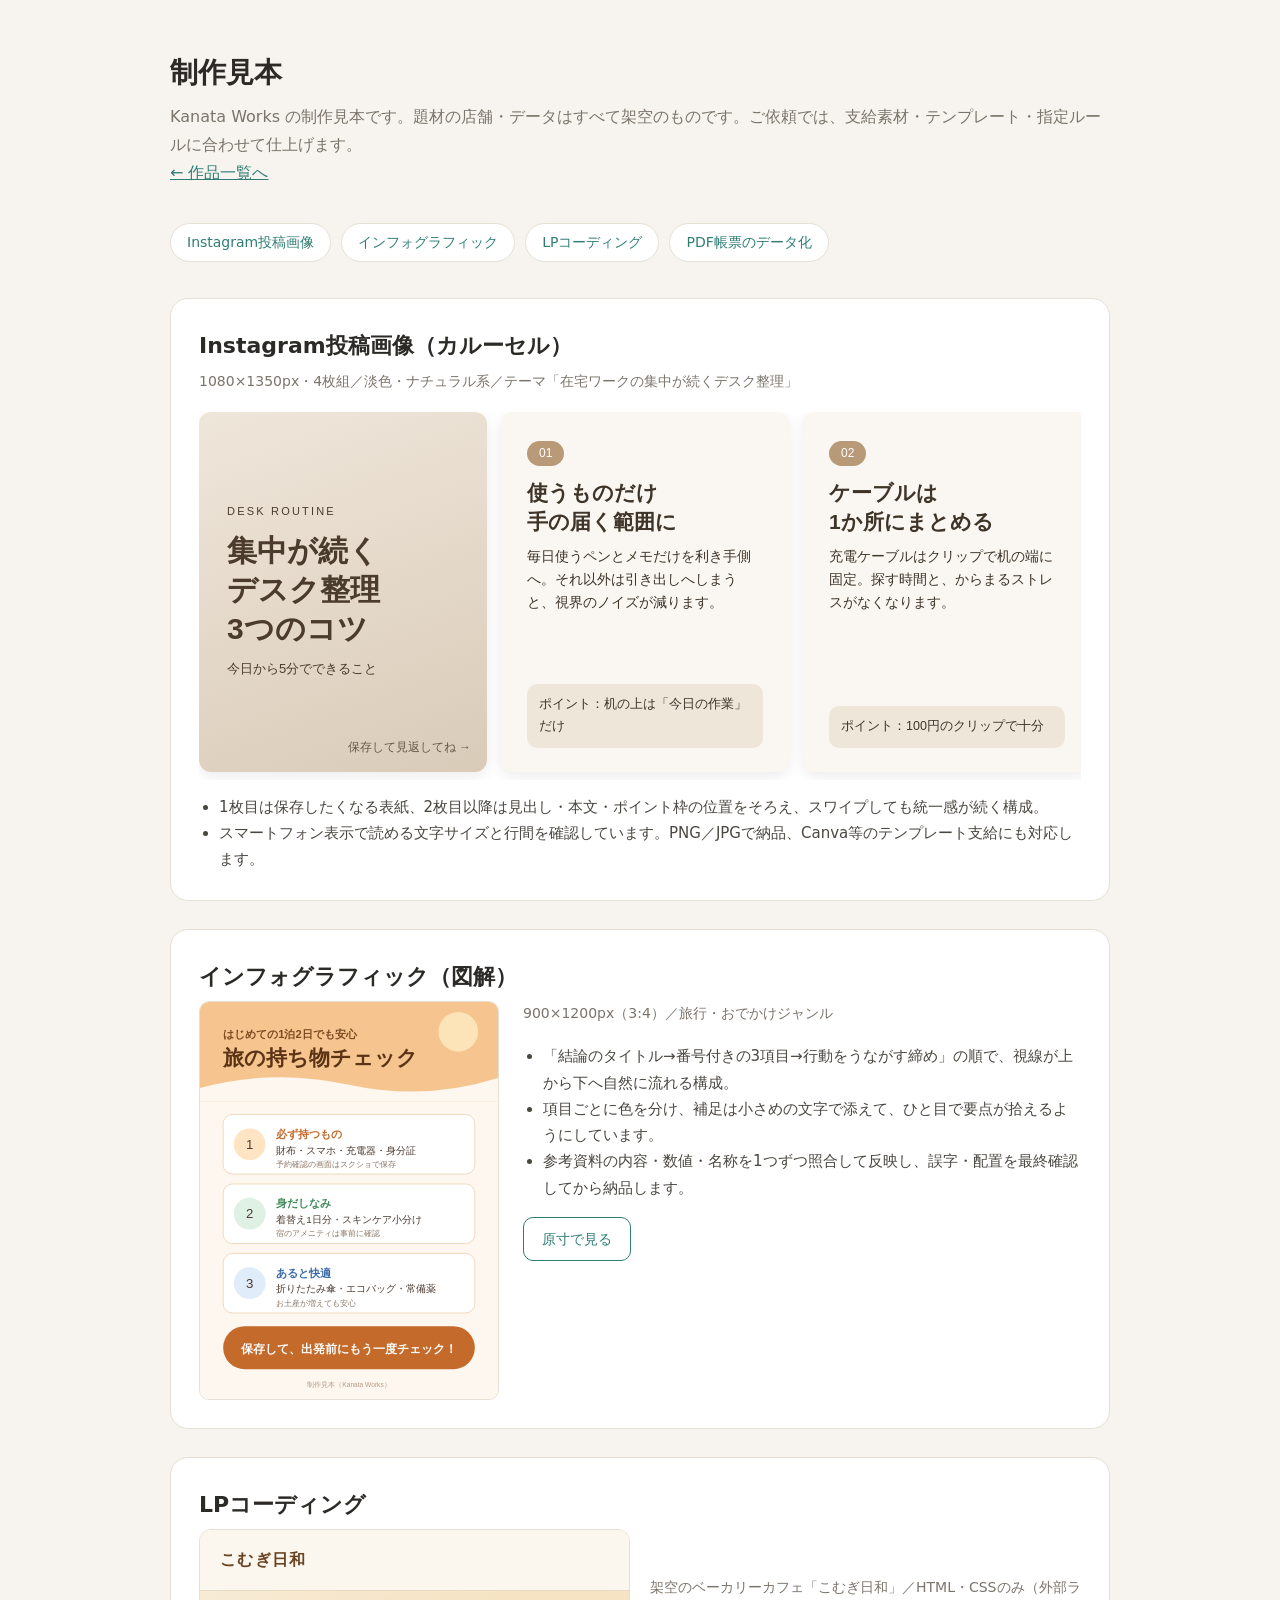
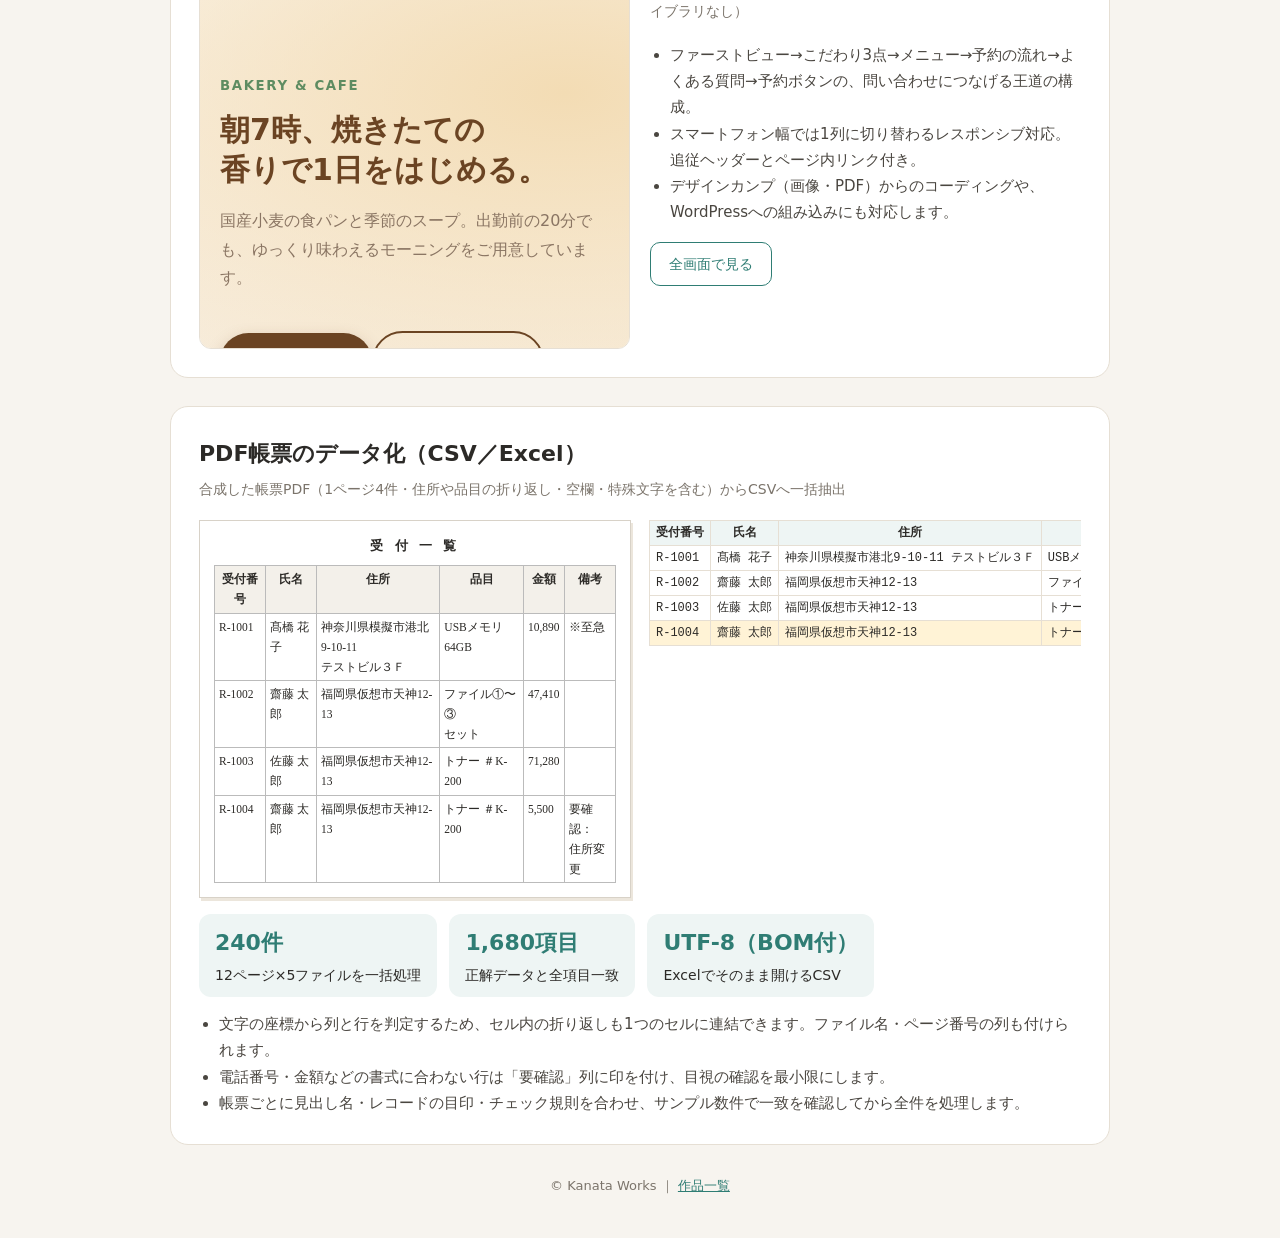
==== samples/index.html @ 8a71554d "Add client work samples page" ====
<!doctype html>
<html lang="ja">
<head>
<meta charset="utf-8">
<meta name="viewport" content="width=device-width, initial-scale=1">
<title>制作見本 — Kanata Works（SNS画像・図解／LP／PDF帳票のデータ化）</title>
<meta name="description" content="Kanata Works の制作見本。Instagram投稿画像・インフォグラフィック、LPコーディング、PDF帳票からCSV/Excelへのデータ化。">
<style>
:root{--bg:#f7f4ef;--card:#fff;--line:#e6dfd4;--fg:#2c2a27;--mute:#7b746b;--accent:#2f7d74}
*{box-sizing:border-box}
body{margin:0;background:var(--bg);color:var(--fg);font:16px/1.75 "Hiragino Sans","Noto Sans JP",system-ui,sans-serif}
main{max-width:980px;margin:0 auto;padding:48px 20px 40px}
a{color:var(--accent)}
h1{font-size:28px;margin:0 0 6px}
.sub{color:var(--mute);margin:0 0 36px}
nav.toc{display:flex;flex-wrap:wrap;gap:10px;margin-bottom:36px}
nav.toc a{background:#fff;border:1px solid var(--line);border-radius:999px;padding:6px 16px;text-decoration:none;font-size:14px}
section{background:var(--card);border:1px solid var(--line);border-radius:18px;padding:28px;margin-bottom:28px}
section h2{margin:0 0 4px;font-size:22px}
.meta{color:var(--mute);font-size:14px;margin:0 0 18px}
.points{margin:14px 0 0;padding-left:20px;color:#4a4640;font-size:15px}
/* SNS carousel: 1080x1350 を 1/3 で表示 */
.carousel{display:flex;gap:14px;overflow-x:auto;padding-bottom:8px}
.slide{flex:0 0 288px;height:360px;border-radius:12px;position:relative;overflow:hidden;font-family:"Hiragino Maru Gothic ProN","Zen Maru Gothic","Noto Sans JP",sans-serif;box-shadow:0 4px 14px rgba(0,0,0,.08)}
.s1{background:linear-gradient(160deg,#efe6da,#d9cbb8);display:flex;flex-direction:column;justify-content:center;padding:28px;color:#4a3b2c}
.s1 small{letter-spacing:.2em;font-size:11px}
.s1 b{font-size:30px;line-height:1.3;margin:10px 0}
.s1 span{font-size:13px}
.s1 i{position:absolute;right:16px;bottom:14px;font-style:normal;font-size:12px;opacity:.8}
.sx{background:#faf7f2;padding:26px;color:#3e3428}
.sx .no{display:inline-block;background:#b89a78;color:#fff;border-radius:999px;font-size:12px;padding:2px 12px}
.sx b{display:block;font-size:21px;line-height:1.4;margin:12px 0 10px}
.sx p{font-size:13.5px;line-height:1.7;margin:0}
.sx .box{position:absolute;left:26px;right:26px;bottom:24px;background:#efe6da;border-radius:10px;padding:10px 12px;font-size:12.5px}
.info{display:grid;grid-template-columns:300px 1fr;gap:24px;align-items:start}
.info img{width:100%;height:auto;border-radius:10px;border:1px solid var(--line)}
.lp{display:grid;grid-template-columns:1fr 1fr;gap:20px;align-items:center}
.lp iframe{width:100%;height:420px;border:1px solid var(--line);border-radius:12px;background:#fff}
.btn{display:inline-block;padding:9px 18px;border-radius:10px;border:1px solid var(--accent);text-decoration:none;font-size:14px}
/* PDF帳票 → CSV */
.pdf{display:grid;grid-template-columns:1fr 1fr;gap:18px}
.paper{background:#fff;border:1px solid #d8d2c8;box-shadow:2px 3px 0 #ece6dc;padding:14px;font-size:11.5px;font-family:"Hiragino Mincho ProN","Noto Serif JP",serif}
.paper h3{font-size:13px;text-align:center;margin:0 0 8px;letter-spacing:.3em}
table{border-collapse:collapse;width:100%}
.paper td,.paper th{border:1px solid #bbb;padding:3px 4px;vertical-align:top}
.paper th{background:#f3f0ea;font-weight:600}
.csv{font:12px/1.5 ui-monospace,Menlo,Consolas,monospace;overflow-x:auto}
.csv td,.csv th{border:1px solid var(--line);padding:3px 6px;white-space:nowrap}
.csv th{background:#eef5f4}
.csv .warn{background:#fff3d6}
.result{display:flex;flex-wrap:wrap;gap:12px;margin-top:16px}
.result div{background:#eef5f4;border-radius:12px;padding:10px 16px;font-size:14px}
.result b{display:block;font-size:22px;color:var(--accent)}
footer{color:var(--mute);font-size:13px;text-align:center;margin-top:30px}
@media(max-width:760px){.info,.lp,.pdf{grid-template-columns:1fr}}
</style>
</head>
<body>
<main>
<h1>制作見本</h1>
<p class="sub">Kanata Works の制作見本です。題材の店舗・データはすべて架空のものです。ご依頼では、支給素材・テンプレート・指定ルールに合わせて仕上げます。<br><a href="../">← 作品一覧へ</a></p>
<nav class="toc"><a href="#sns">Instagram投稿画像</a><a href="#infographic">インフォグラフィック</a><a href="#lp">LPコーディング</a><a href="#pdf">PDF帳票のデータ化</a></nav>

<section id="sns">
  <h2>Instagram投稿画像（カルーセル）</h2>
  <p class="meta">1080×1350px・4枚組／淡色・ナチュラル系／テーマ「在宅ワークの集中が続くデスク整理」</p>
  <div class="carousel">
    <div class="slide s1"><small>DESK ROUTINE</small><b>集中が続く<br>デスク整理<br>3つのコツ</b><span>今日から5分でできること</span><i>保存して見返してね →</i></div>
    <div class="slide sx"><span class="no">01</span><b>使うものだけ<br>手の届く範囲に</b><p>毎日使うペンとメモだけを利き手側へ。それ以外は引き出しへしまうと、視界のノイズが減ります。</p><div class="box">ポイント：机の上は「今日の作業」だけ</div></div>
    <div class="slide sx"><span class="no">02</span><b>ケーブルは<br>1か所にまとめる</b><p>充電ケーブルはクリップで机の端に固定。探す時間と、からまるストレスがなくなります。</p><div class="box">ポイント：100円のクリップで十分</div></div>
    <div class="slide sx"><span class="no">03</span><b>終わったら<br>1分リセット</b><p>作業の終わりに机を元の状態へ。次の日の自分が、迷わず作業を始められます。</p><div class="box">ポイント：リセットまでが作業時間</div></div>
  </div>
  <ul class="points"><li>1枚目は保存したくなる表紙、2枚目以降は見出し・本文・ポイント枠の位置をそろえ、スワイプしても統一感が続く構成。</li><li>スマートフォン表示で読める文字サイズと行間を確認しています。PNG／JPGで納品、Canva等のテンプレート支給にも対応します。</li></ul>
</section>

<section id="infographic">
  <h2>インフォグラフィック（図解）</h2>
  <div class="info">
    <img src="infographic-travel.svg" alt="旅の持ち物チェックのインフォグラフィック見本" width="900" height="1200">
    <div>
      <p class="meta">900×1200px（3:4）／旅行・おでかけジャンル</p>
      <ul class="points"><li>「結論のタイトル→番号付きの3項目→行動をうながす締め」の順で、視線が上から下へ自然に流れる構成。</li><li>項目ごとに色を分け、補足は小さめの文字で添えて、ひと目で要点が拾えるようにしています。</li><li>参考資料の内容・数値・名称を1つずつ照合して反映し、誤字・配置を最終確認してから納品します。</li></ul>
      <p><a class="btn" href="infographic-travel.svg">原寸で見る</a></p>
    </div>
  </div>
</section>

<section id="lp">
  <h2>LPコーディング</h2>
  <div class="lp">
    <iframe src="lp-cafe/" title="LP制作見本：こむぎ日和" loading="lazy"></iframe>
    <div>
      <p class="meta">架空のベーカリーカフェ「こむぎ日和」／HTML・CSSのみ（外部ライブラリなし）</p>
      <ul class="points"><li>ファーストビュー→こだわり3点→メニュー→予約の流れ→よくある質問→予約ボタンの、問い合わせにつなげる王道の構成。</li><li>スマートフォン幅では1列に切り替わるレスポンシブ対応。追従ヘッダーとページ内リンク付き。</li><li>デザインカンプ（画像・PDF）からのコーディングや、WordPressへの組み込みにも対応します。</li></ul>
      <p><a class="btn" href="lp-cafe/">全画面で見る</a></p>
    </div>
  </div>
</section>

<section id="pdf">
  <h2>PDF帳票のデータ化（CSV／Excel）</h2>
  <p class="meta">合成した帳票PDF（1ページ4件・住所や品目の折り返し・空欄・特殊文字を含む）からCSVへ一括抽出</p>
  <div class="pdf">
    <div class="paper"><h3>受 付 一 覧</h3>
      <table><tr><th>受付番号</th><th>氏名</th><th>住所</th><th>品目</th><th>金額</th><th>備考</th></tr>
      <tr><td>R-1001</td><td>髙橋 花子</td><td>神奈川県模擬市港北9-10-11<br>テストビル３Ｆ</td><td>USBメモリ 64GB</td><td>10,890</td><td>※至急</td></tr>
      <tr><td>R-1002</td><td>齋藤 太郎</td><td>福岡県仮想市天神12-13</td><td>ファイル①〜③<br>セット</td><td>47,410</td><td></td></tr>
      <tr><td>R-1003</td><td>佐藤 太郎</td><td>福岡県仮想市天神12-13</td><td>トナー ＃K-200</td><td>71,280</td><td></td></tr>
      <tr><td>R-1004</td><td>齋藤 太郎</td><td>福岡県仮想市天神12-13</td><td>トナー ＃K-200</td><td>5,500</td><td>要確認：<br>住所変更</td></tr></table>
    </div>
    <div class="csv"><table>
      <tr><th>受付番号</th><th>氏名</th><th>住所</th><th>品目</th><th>金額</th><th>備考</th></tr>
      <tr><td>R-1001</td><td>髙橋 花子</td><td>神奈川県模擬市港北9-10-11 テストビル３Ｆ</td><td>USBメモリ 64GB</td><td>10,890</td><td>※至急</td></tr>
      <tr><td>R-1002</td><td>齋藤 太郎</td><td>福岡県仮想市天神12-13</td><td>ファイル①〜③セット</td><td>47,410</td><td></td></tr>
      <tr><td>R-1003</td><td>佐藤 太郎</td><td>福岡県仮想市天神12-13</td><td>トナー ＃K-200</td><td>71,280</td><td></td></tr>
      <tr class="warn"><td>R-1004</td><td>齋藤 太郎</td><td>福岡県仮想市天神12-13</td><td>トナー ＃K-200</td><td>5,500</td><td>要確認：住所変更</td></tr>
    </table></div>
  </div>
  <div class="result"><div><b>240件</b>12ページ×5ファイルを一括処理</div><div><b>1,680項目</b>正解データと全項目一致</div><div><b>UTF-8（BOM付）</b>Excelでそのまま開けるCSV</div></div>
  <ul class="points"><li>文字の座標から列と行を判定するため、セル内の折り返しも1つのセルに連結できます。ファイル名・ページ番号の列も付けられます。</li><li>電話番号・金額などの書式に合わない行は「要確認」列に印を付け、目視の確認を最小限にします。</li><li>帳票ごとに見出し名・レコードの目印・チェック規則を合わせ、サンプル数件で一致を確認してから全件を処理します。</li></ul>
</section>

<footer>© Kanata Works ｜ <a href="../">作品一覧</a></footer>
</main>
</body>
</html>
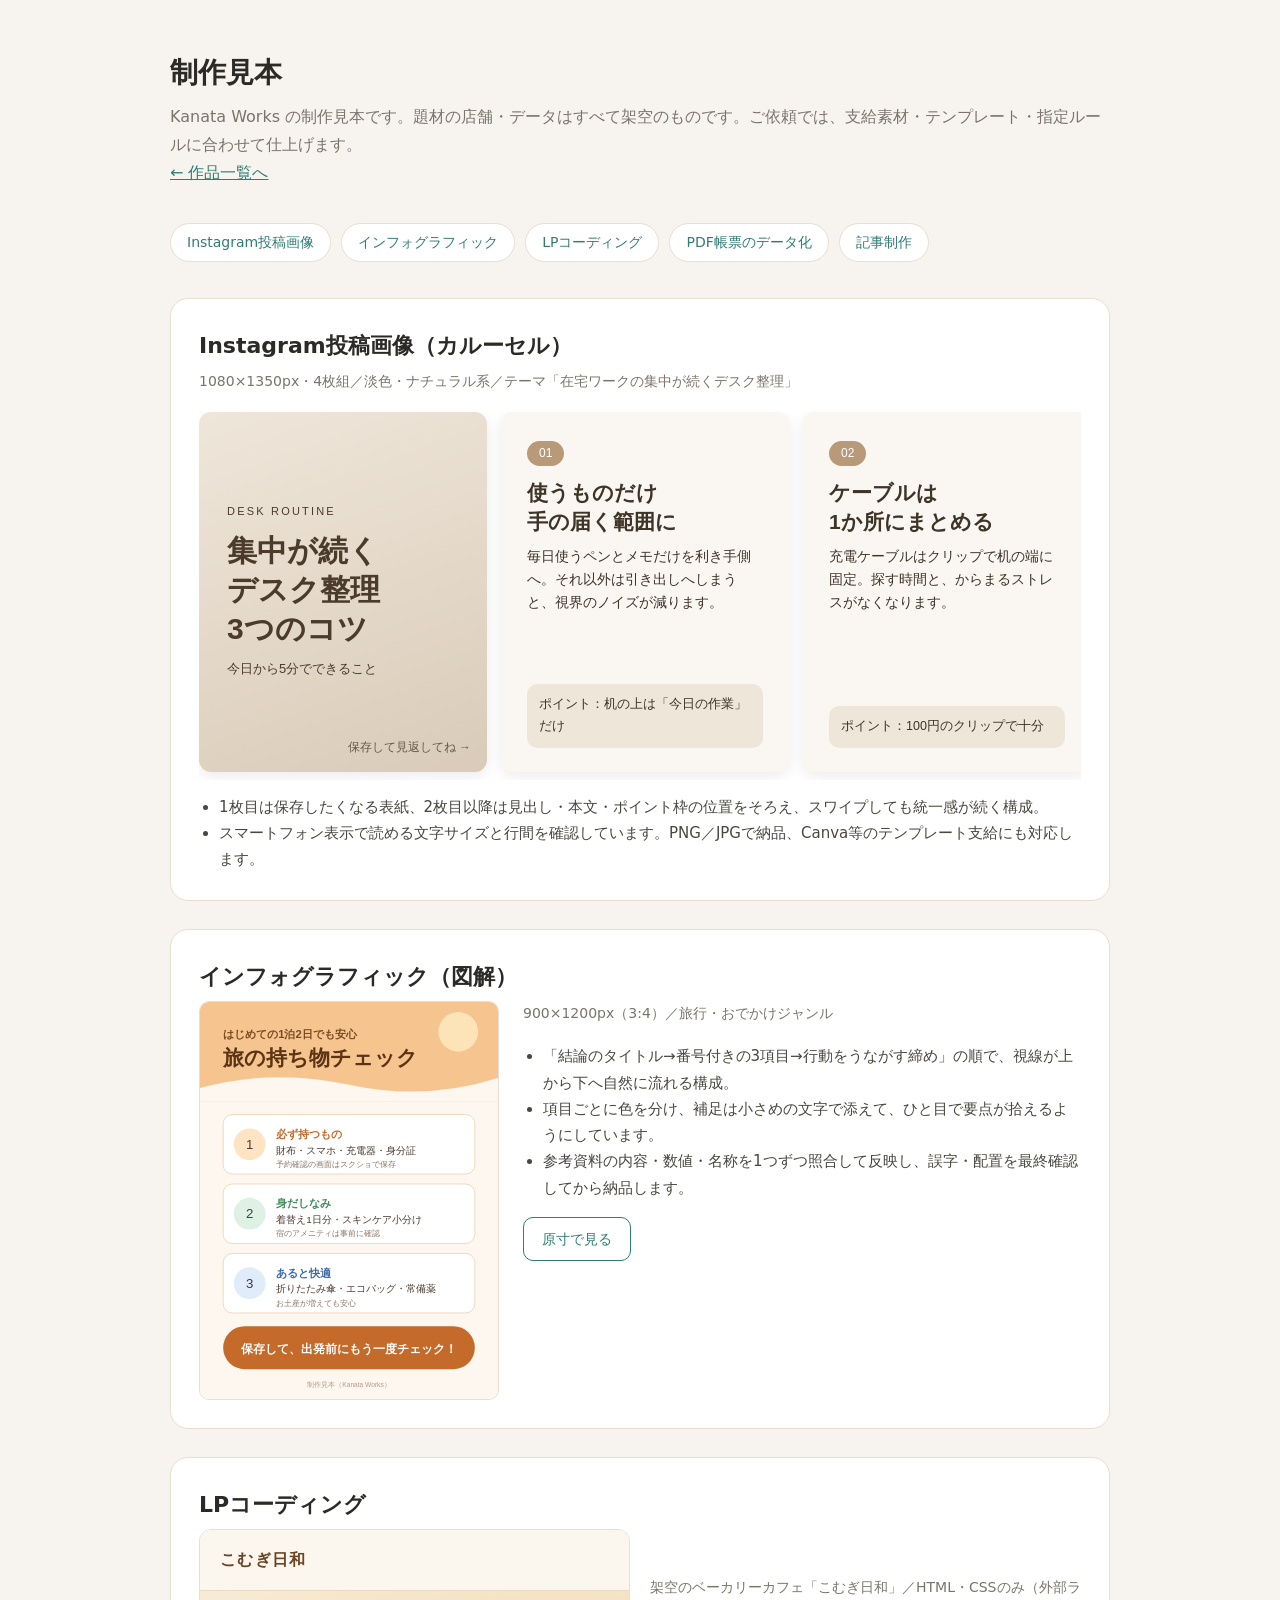
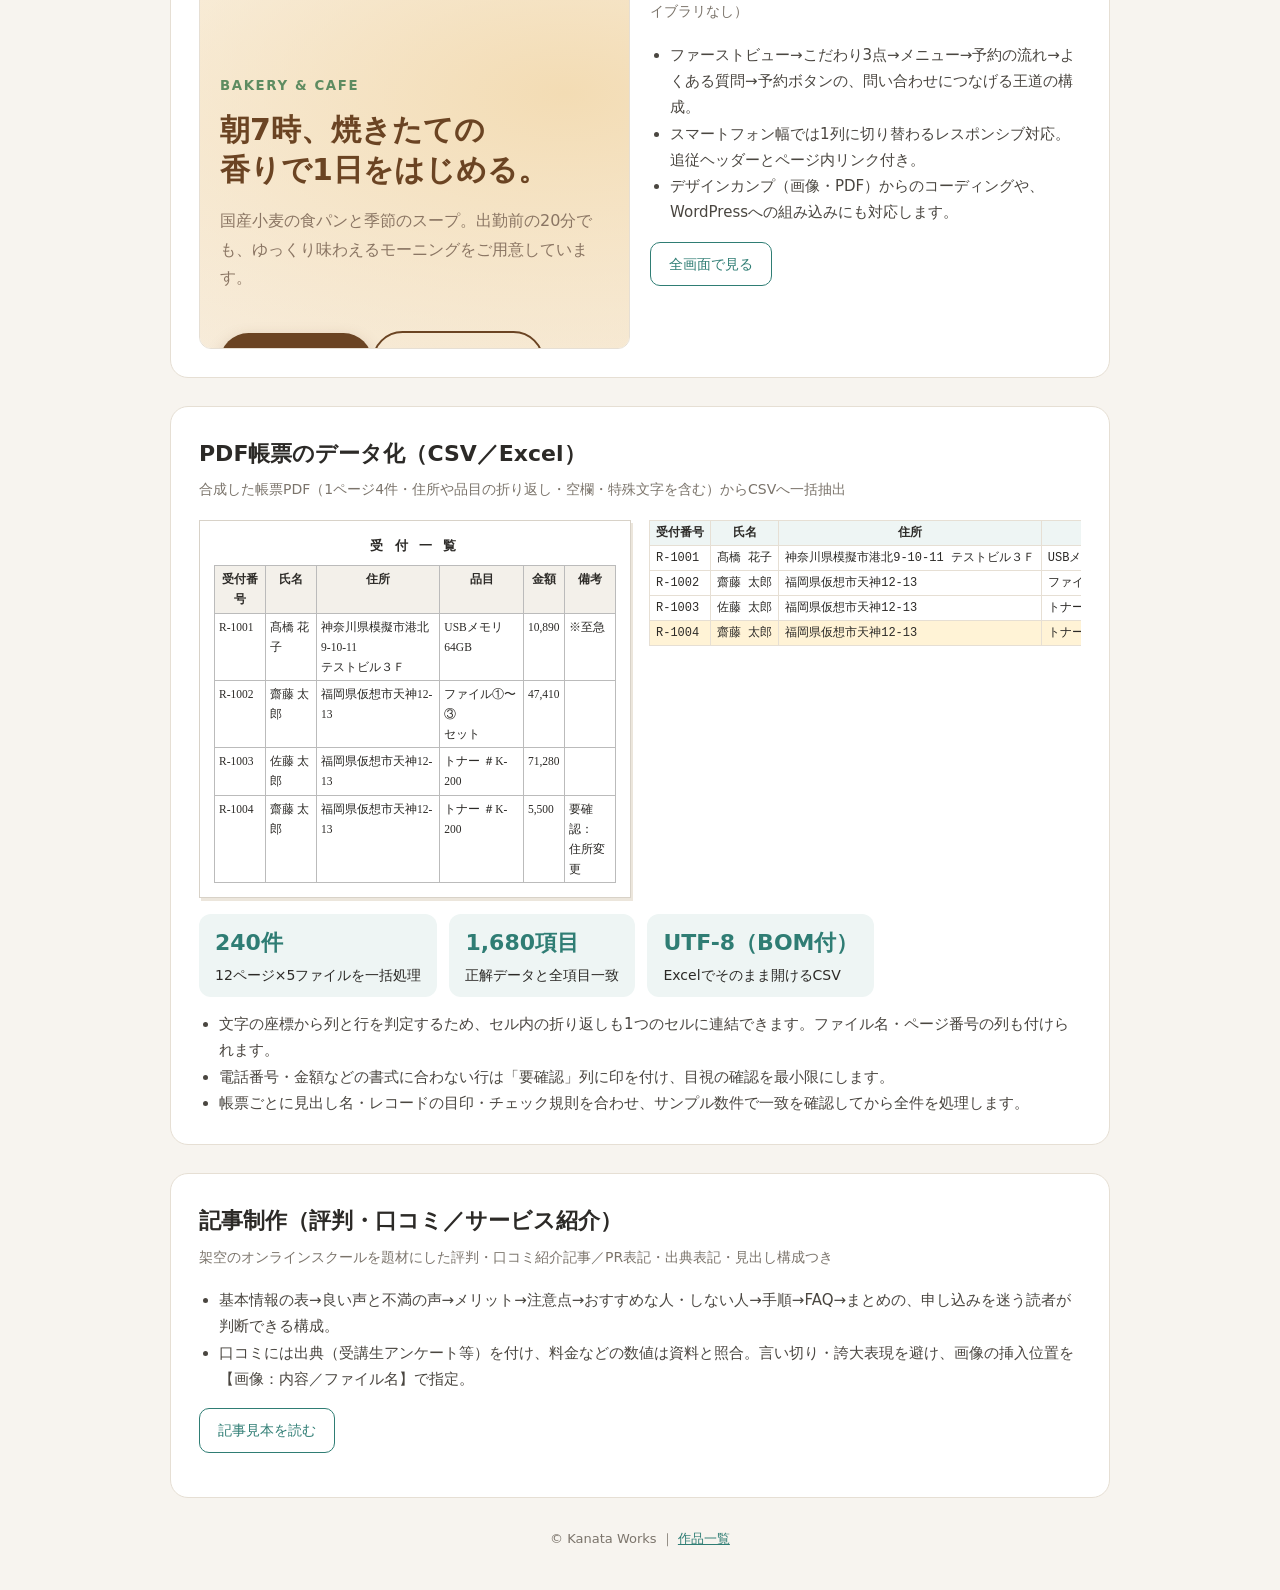
==== commit 950093c2: "Add article writing section to samples index" ====
--- a/samples/index.html
+++ b/samples/index.html
@@ -4,7 +4,7 @@
 <meta charset="utf-8">
 <meta name="viewport" content="width=device-width, initial-scale=1">
 <title>制作見本 — Kanata Works（SNS画像・図解／LP／PDF帳票のデータ化）</title>
-<meta name="description" content="Kanata Works の制作見本。Instagram投稿画像・インフォグラフィック、LPコーディング、PDF帳票からCSV/Excelへのデータ化。">
+<meta name="description" content="Kanata Works の制作見本。Instagram投稿画像・インフォグラフィック、LPコーディング、PDF帳票からCSV/Excelへのデータ化、記事制作。">
 <style>
 :root{--bg:#f7f4ef;--card:#fff;--line:#e6dfd4;--fg:#2c2a27;--mute:#7b746b;--accent:#2f7d74}
 *{box-sizing:border-box}
@@ -59,7 +59,7 @@
 <main>
 <h1>制作見本</h1>
 <p class="sub">Kanata Works の制作見本です。題材の店舗・データはすべて架空のものです。ご依頼では、支給素材・テンプレート・指定ルールに合わせて仕上げます。<br><a href="../">← 作品一覧へ</a></p>
-<nav class="toc"><a href="#sns">Instagram投稿画像</a><a href="#infographic">インフォグラフィック</a><a href="#lp">LPコーディング</a><a href="#pdf">PDF帳票のデータ化</a></nav>
+<nav class="toc"><a href="#sns">Instagram投稿画像</a><a href="#infographic">インフォグラフィック</a><a href="#lp">LPコーディング</a><a href="#pdf">PDF帳票のデータ化</a><a href="#article">記事制作</a></nav>
 
 <section id="sns">
   <h2>Instagram投稿画像（カルーセル）</h2>
@@ -120,6 +120,13 @@
   <ul class="points"><li>文字の座標から列と行を判定するため、セル内の折り返しも1つのセルに連結できます。ファイル名・ページ番号の列も付けられます。</li><li>電話番号・金額などの書式に合わない行は「要確認」列に印を付け、目視の確認を最小限にします。</li><li>帳票ごとに見出し名・レコードの目印・チェック規則を合わせ、サンプル数件で一致を確認してから全件を処理します。</li></ul>
 </section>
 
+<section id="article">
+  <h2>記事制作（評判・口コミ／サービス紹介）</h2>
+  <p class="meta">架空のオンラインスクールを題材にした評判・口コミ紹介記事／PR表記・出典表記・見出し構成つき</p>
+  <ul class="points"><li>基本情報の表→良い声と不満の声→メリット→注意点→おすすめな人・しない人→手順→FAQ→まとめの、申し込みを迷う読者が判断できる構成。</li><li>口コミには出典（受講生アンケート等）を付け、料金などの数値は資料と照合。言い切り・誇大表現を避け、画像の挿入位置を【画像：内容／ファイル名】で指定。</li></ul>
+  <p><a class="btn" href="article-school/">記事見本を読む</a></p>
+</section>
+
 <footer>© Kanata Works ｜ <a href="../">作品一覧</a></footer>
 </main>
 </body>
